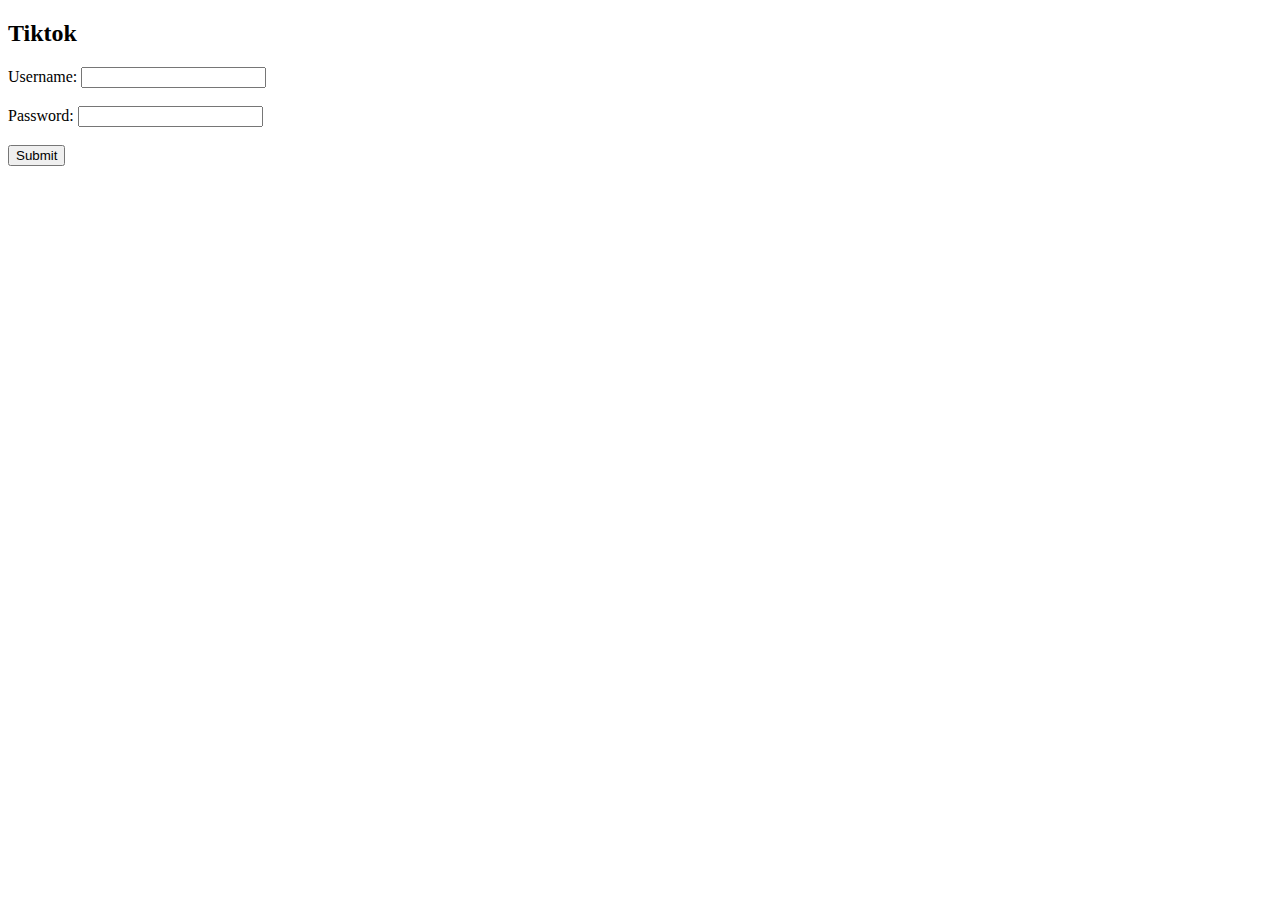
==== app/src/main/assets/login.html @ 8e24f86e "updte" ====
<!DOCTYPE html>
<html>
<head>
    <meta charset="UTF-8">
    <title>Tiktok</title>
</head>
<body>
<h2>Tiktok</h2>
<form>
    <label for="username">Username:</label>
    <input type="text" id="username" name="username"><br><br>
    <label for="password">Password:</label>
    <input type="password" id="password" name="password"><br><br>
    <button type="button" onclick="submitLogin()">Submit</button>
</form>

<script>
    function submitLogin() {
      var xhr = new XMLHttpRequest();
      xhr.open("POST", "http://192.168.101.5:8080/html/login", true);
      xhr.setRequestHeader("Content-Type", "application/json;charset=UTF-8");
      xhr.onreadystatechange = function() {
        if (xhr.readyState === XMLHttpRequest.DONE) {
          if (xhr.status === 200) {
            window.location.replace('http://192.168.101.5:8080')
          } else {
            alert("Login failed!");
          }
        }
      };
      var username = document.getElementById("username").value;
      var password = document.getElementById("password").value;
      var data = JSON.stringify({ "username": username, "password": password });
      xhr.send(data);
    }
  </script>
</body>
</html>
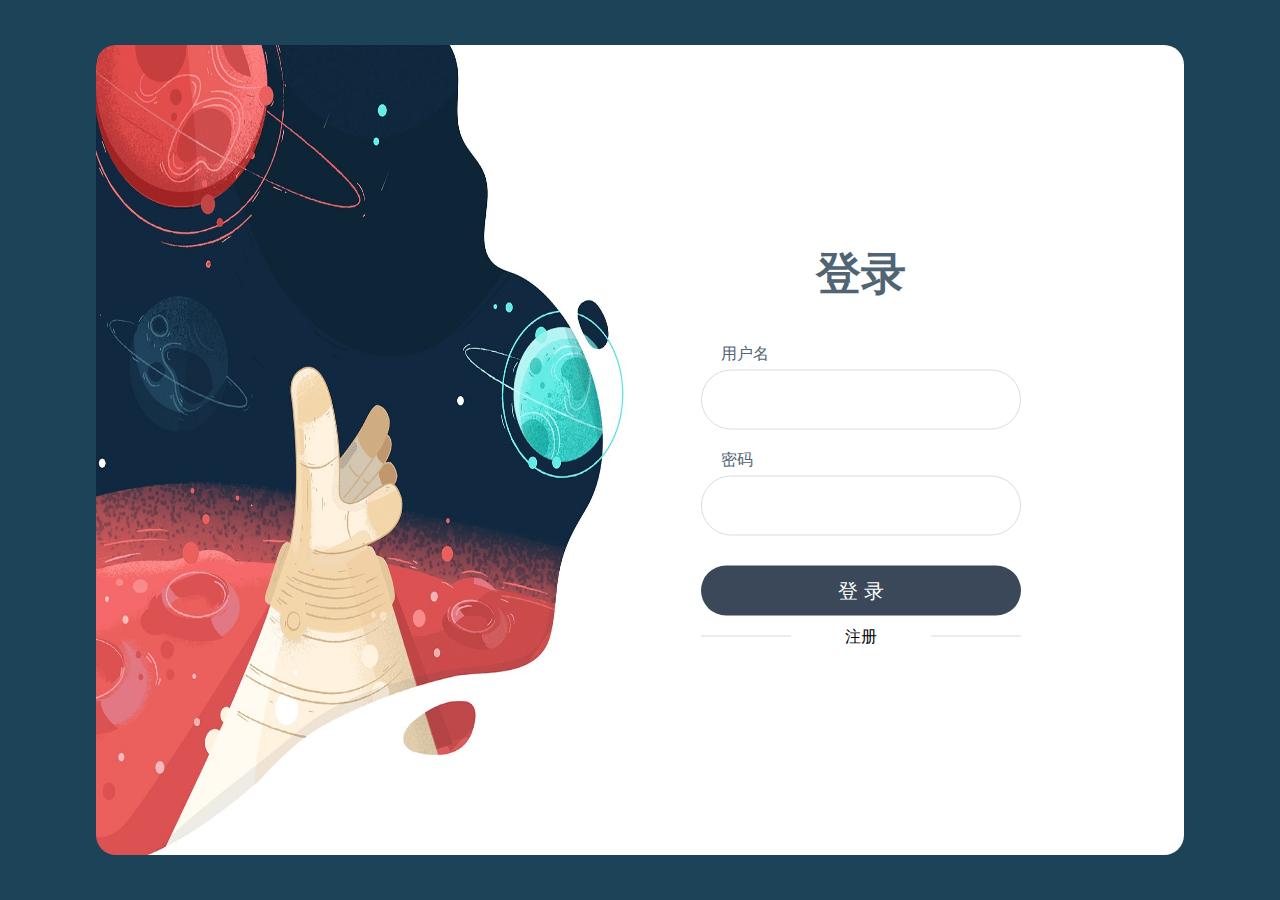
==== commit 4e972be1: "update" ====
--- a/app/src/main/assets/login.html
+++ b/app/src/main/assets/login.html
@@ -2,37 +2,61 @@
 <html>
 <head>
     <meta charset="UTF-8">
-    <title>Tiktok</title>
+    <meta http-equiv="X-UA-Compatible" content="IE=edge">
+    <meta name="viewport" content="width=device-width, initial-scale=1.0">
+    <title>JCloudNote-login</title>
+    <link rel="stylesheet" href="css/login.css">
 </head>
 <body>
-<h2>Tiktok</h2>
-<form>
-    <label for="username">Username:</label>
-    <input type="text" id="username" name="username"><br><br>
-    <label for="password">Password:</label>
-    <input type="password" id="password" name="password"><br><br>
-    <button type="button" onclick="submitLogin()">Submit</button>
-</form>
+<div class="box">
+    <div class="content">
+        <div class="login-wrapper">
+            <h1>登录</h1>
+            <div class="login-form">
+                <div class="username form-item">
+                    <span>用户名</span>
+                    <input type="text" class="input-item" id="txt_username">
+                </div>
+                <div class="password form-item">
+                    <span>密码</span>
+                    <input type="password" class="input-item" id="txt_password">
+                </div>
+                <button class="login-btn" onclick="submitLogin()">登 录</button>
+            </div>
+            <div class="divider">
+                <span class="line"></span>
+                <span class="divider-text" onclick="register()">注册</span>
+                <span class="line"></span>
+            </div>
+        </div>
+    </div>
+</div>
+
 
 <script>
-    function submitLogin() {
-      var xhr = new XMLHttpRequest();
-      xhr.open("POST", "http://192.168.101.5:8080/html/login", true);
-      xhr.setRequestHeader("Content-Type", "application/json;charset=UTF-8");
-      xhr.onreadystatechange = function() {
-        if (xhr.readyState === XMLHttpRequest.DONE) {
-          if (xhr.status === 200) {
-            window.location.replace('http://192.168.101.5:8080')
-          } else {
-            alert("Login failed!");
-          }
+        function register(){
+             window.location.replace('/register.html')
         }
-      };
-      var username = document.getElementById("username").value;
-      var password = document.getElementById("password").value;
-      var data = JSON.stringify({ "username": username, "password": password });
-      xhr.send(data);
-    }
-  </script>
+
+        function submitLogin() {
+          var xhr = new XMLHttpRequest();
+          xhr.open("POST", "/login", true);
+          xhr.setRequestHeader("Content-Type", "application/json;charset=UTF-8");
+          xhr.onreadystatechange = function() {
+            if (xhr.readyState === XMLHttpRequest.DONE) {
+              if (xhr.status === 200) {
+                window.location.replace('http://192.168.101.5:8080')
+              } else {
+                alert("Login failed!");
+              }
+            }
+          };
+          var username = document.getElementById("txt_username").value;
+          var password = document.getElementById("txt_password").value;
+          var data = JSON.stringify({ "username": username, "password": password });
+          xhr.send(data);
+        }
+
+</script>
 </body>
 </html>
--- a/app/src/main/assets/css/login.css
+++ b/app/src/main/assets/css/login.css
@@ -0,0 +1,190 @@
+@charset "UTF-8";
+* {
+  margin: 0;
+  padding: 0;
+}
+
+/*公共CSS*/
+.box {
+  width: 100vw;
+  height: 100vh;
+  background-color: rgb(29, 67, 89);
+}
+.box .content .login-wrapper h1 {
+  text-align: center;
+}
+.box .content .login-wrapper .login-form .form-item {
+  margin: 20px 0;
+}
+.box .content .login-wrapper .login-form .form-item span {
+  display: block;
+  margin: 5px 20px;
+  font-weight: 100;
+}
+.box .content .login-wrapper .login-form .form-item .input-item {
+  width: 100%;
+  border-radius: 40px;
+  padding: 20px;
+  box-sizing: border-box;
+  font-size: 20px;
+  font-weight: 200;
+}
+.box .content .login-wrapper .login-form .form-item .input-item:focus {
+  outline: none;
+}
+.box .content .login-wrapper .login-form .login-btn {
+  width: 100%;
+  border-radius: 40px;
+  color: #fff;
+  border: 0;
+  font-weight: 100;
+  margin-top: 10px;
+  cursor: pointer;
+}
+.box .content .login-wrapper .divider {
+  width: 100%;
+  margin: 20px 0;
+  text-align: center;
+  display: flex;
+  align-items: center;
+  justify-content: center;
+}
+.box .content .login-wrapper .divider span:nth-child(1) {
+  flex: 1;
+}
+.box .content .login-wrapper .divider span:nth-child(3) {
+  flex: 1;
+}
+.box .content .login-wrapper .divider .line {
+  display: inline-block;
+  max-width: 30%;
+  width: 30%;
+}
+.box .content .login-wrapper .divider .divider-text {
+  vertical-align: middle;
+  margin: 0px 20px;
+  line-height: 0px;
+  display: inline-block;
+  width: 100px;
+}
+.box .content .login-wrapper .other-login-wrapper {
+  width: 100%;
+  display: flex;
+  justify-content: center;
+  align-items: center;
+}
+.box .content .login-wrapper .other-login-item {
+  border: 1px solid rgb(214, 222, 228);
+  padding: 10px;
+  margin: 10px;
+  cursor: pointer;
+}
+
+/*一般大于手机的尺寸CSS*/
+@media (min-width: 767px) {
+  .box {
+    background-color: rgb(29, 67, 89);
+  }
+  .box .content {
+    width: 85vw;
+    height: 90vh;
+    background: url("../img/login_two.jpg") no-repeat;
+    background-size: 90% 100%;
+    position: absolute;
+    right: 15%;
+    top: 50%;
+    left: 50%;
+    transform: translate(-50%, -50%);
+    border-radius: 20px;
+    background-color: #fff;
+  }
+  .box .content .login-wrapper {
+    width: 25vw;
+    position: absolute;
+    right: 15%;
+    top: 50%;
+    transform: translateY(-50%);
+  }
+  .box .content .login-wrapper h1 {
+    text-align: center;
+    font-size: 45px;
+    color: rgb(81, 100, 115);
+    margin-bottom: 40px;
+  }
+  .box .content .login-wrapper .login-form {
+    margin: 10px 0;
+  }
+  .box .content .login-wrapper .login-form .form-item span {
+    color: rgb(81, 100, 115);
+  }
+  .box .content .login-wrapper .login-form .form-item .input-item {
+    height: 60px;
+    border: 1px solid rgb(214, 222, 228);
+  }
+  .box .content .login-wrapper .login-form .login-btn {
+    height: 50px;
+    background-color: rgb(59, 72, 89);
+    font-size: 20px;
+  }
+  .box .content .login-wrapper .divider .line {
+    border-bottom: 1px solid rgb(214, 222, 228);
+  }
+  .box .content .login-wrapper .other-login-item {
+    border-radius: 20px;
+  }
+  .box .content .login-wrapper .other-login-item img {
+    width: 40px;
+    height: 40px;
+  }
+}
+/*手机端CSS*/
+@media (max-width: 768px) {
+  .box .content {
+    width: 100vw;
+    height: 100vh;
+    background: url("../img/login_bg_phone.png") no-repeat;
+    background-size: 100% 100%;
+    display: flex;
+    align-items: flex-start;
+    justify-content: center;
+  }
+  .box .content .login-wrapper {
+    width: 70%;
+    height: 60%;
+    padding-top: 15%;
+  }
+  .box .content .login-wrapper h1 {
+    font-size: 30px;
+    color: #fff;
+  }
+  .box .content .login-wrapper .login-form .form-item {
+    margin: 10px 0;
+  }
+  .box .content .login-wrapper .login-form .form-item span {
+    color: rgb(113, 129, 141);
+  }
+  .box .content .login-wrapper .login-form .form-item .input-item {
+    height: 30px;
+    border: 1px solid rgb(113, 129, 141);
+    background-color: transparent;
+    color: #fff;
+  }
+  .box .content .login-wrapper .login-form .login-btn {
+    height: 40px;
+    background-color: rgb(235, 95, 93);
+    font-size: 16px;
+  }
+  .box .content .login-wrapper .divider .line {
+    border-bottom: 1px solid #fff;
+  }
+  .box .content .login-wrapper .divider .divider-text {
+    color: #fff;
+  }
+  .box .content .login-wrapper .other-login-item {
+    border-radius: 15px;
+  }
+  .box .content .login-wrapper .other-login-item img {
+    width: 35px;
+    height: 35px;
+  }
+}/*# sourceMappingURL=style.css.map */